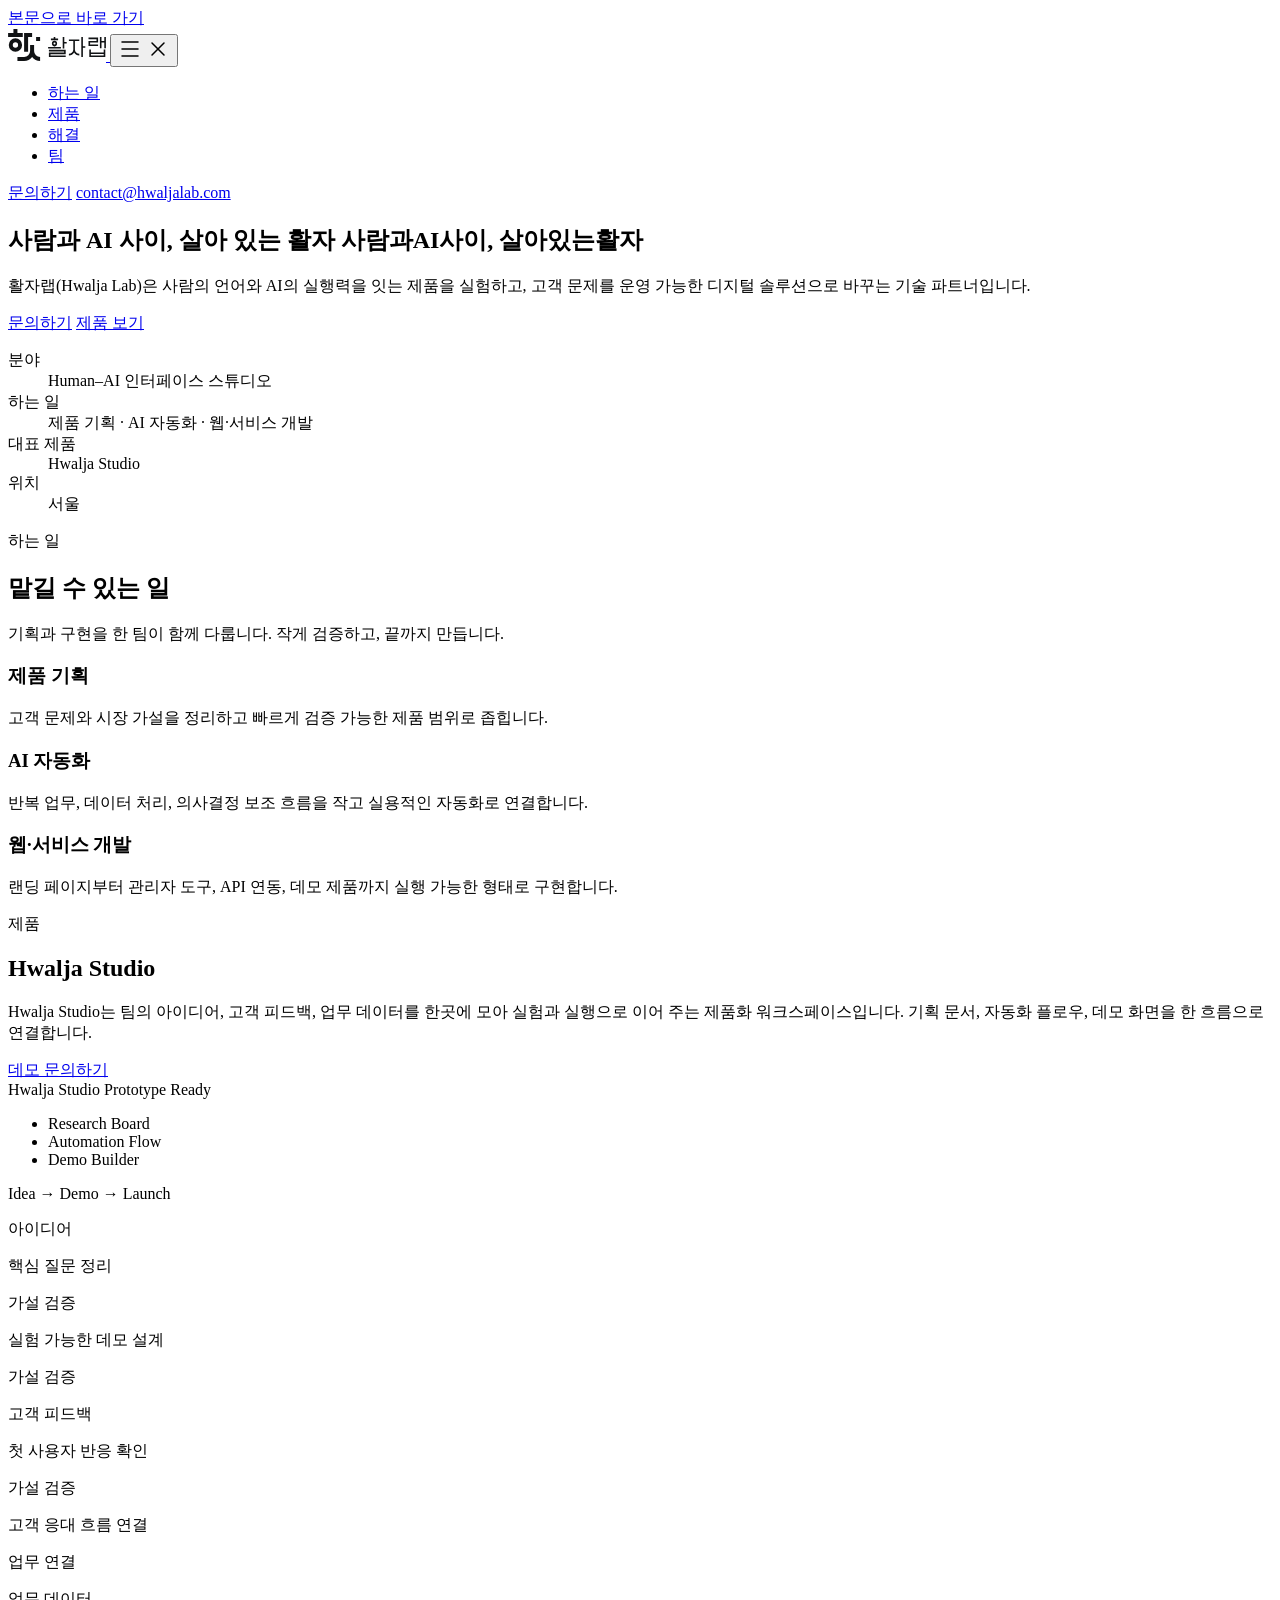
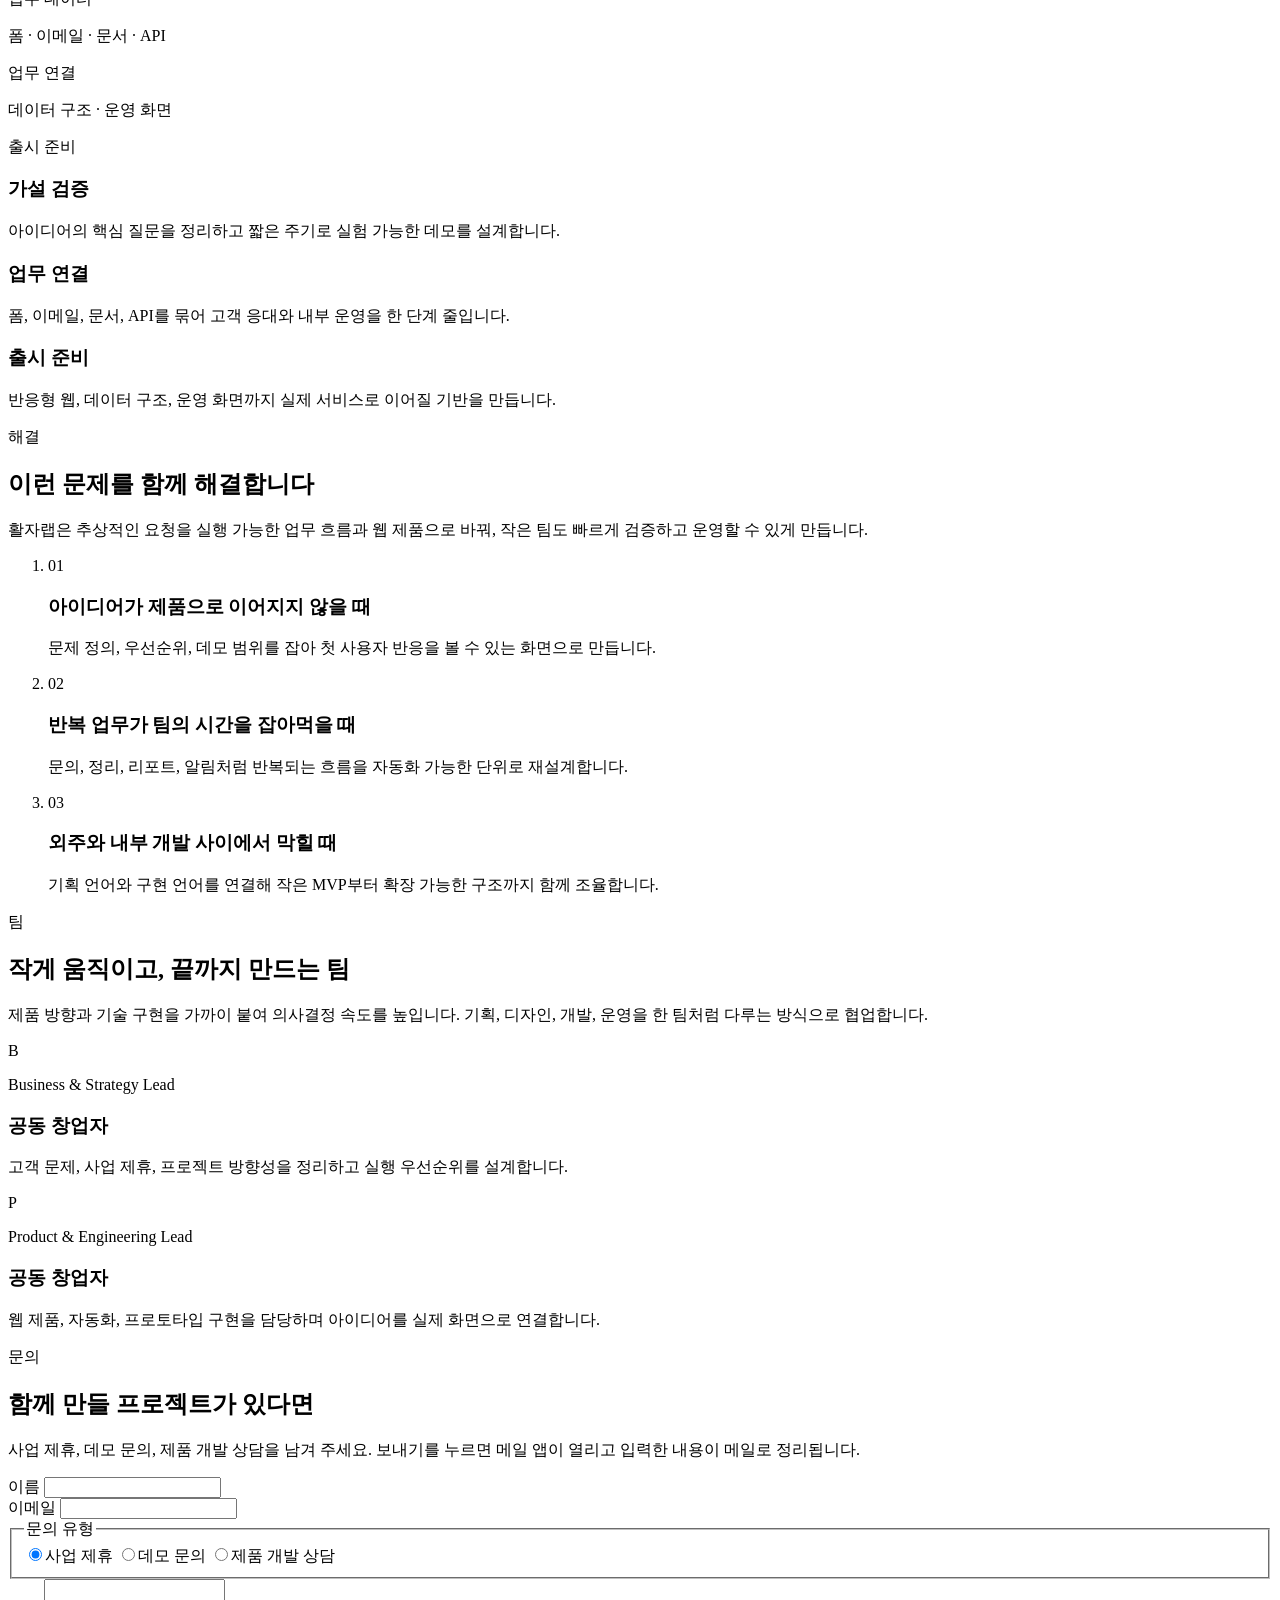
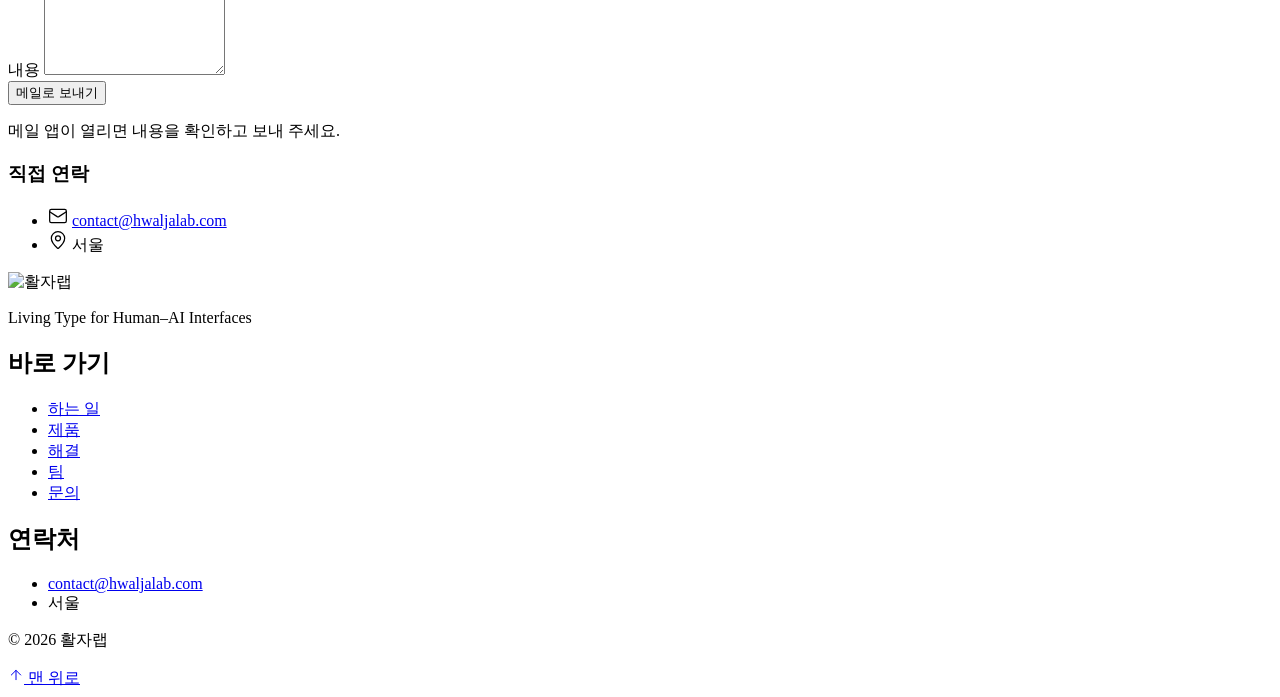
==== index.html @ 38026020 "Deploy ARIA-KR/hwaljalab.github.io@2a8b6296693c12228132a5e1476c90276f3c4c92 수동 확인 배포(HWA-17). 자동 배포 " ====
<!doctype html>
<html lang="ko">
<head>
  <meta charset="utf-8">
  <meta name="viewport" content="width=device-width, initial-scale=1">
  <title>활자랩(Hwalja Lab) — 사람과 AI 사이, 살아 있는 활자</title>
  <meta name="description" content="활자랩(Hwalja Lab)은 사람의 언어와 AI의 실행력을 잇는 제품을 만드는 Human–AI 인터페이스 스튜디오입니다. 제품 기획, AI 자동화, 웹·서비스 개발.">
  <link rel="canonical" href="https://hwaljalab.com/">

  <link rel="icon" href="/hwaljalab-site/favicon.ico" sizes="32x32">
  <link rel="icon" href="/hwaljalab-site/favicon.svg" type="image/svg+xml">
  <link rel="apple-touch-icon" href="/hwaljalab-site/apple-touch-icon.png">
  <link rel="manifest" href="/hwaljalab-site/site.webmanifest">
  <meta name="theme-color" content="#F7F5EF">

  <meta property="og:type" content="website">
  <meta property="og:url" content="https://hwaljalab.com/">
  <meta property="og:locale" content="ko_KR">
  <meta property="og:site_name" content="활자랩">
  <meta property="og:title" content="활자랩 — 사람과 AI 사이, 살아 있는 활자">
  <meta property="og:description" content="활자랩(Hwalja Lab)은 사람의 언어와 AI의 실행력을 잇는 제품을 만드는 Human–AI 인터페이스 스튜디오입니다. 제품 기획, AI 자동화, 웹·서비스 개발.">
  <meta property="og:image" content="https://hwaljalab.com/og-image.png">
  <meta property="og:image:width" content="1200">
  <meta property="og:image:height" content="630">
  <meta property="og:image:alt" content="활자랩 로고와 슬로건 사람과 AI 사이, 살아 있는 활자">
  <meta name="twitter:card" content="summary_large_image">

  <script type="application/ld+json">
    {
      "@context": "https://schema.org",
      "@type": "Organization",
      "name": "활자랩",
      "url": "https://hwaljalab.com/",
      "logo": "https://hwaljalab.com/icon-512.png",
      "email": "contact@hwaljalab.com"
    }
  </script>

  <!-- 서체: Google Fonts(brand/README.md). 600 굵기는 쓰는 곳이 없어 받지 않는다 -->
  <link rel="preconnect" href="https://fonts.googleapis.com">
  <link rel="preconnect" href="https://fonts.gstatic.com" crossorigin>
  <link rel="stylesheet" href="https://fonts.googleapis.com/css2?family=IBM+Plex+Mono:wght@400;500&family=IBM+Plex+Sans+KR:wght@400;500&display=swap">
  <script>document.documentElement.classList.add('js');</script>
  <script type="module" crossorigin src="/hwaljalab-site/assets/main-Cv2jM9eu.js"></script>
  <link rel="stylesheet" crossorigin href="/hwaljalab-site/assets/styles-CL9jOYnb.css">
</head>
<body>
  <a class="skip-link" href="#main">본문으로 바로 가기</a>

  <header class="site-header" id="site-header">
    <div class="wrap site-header__inner">
      <a class="site-header__logo" href="#top" aria-label="활자랩 처음으로">
        <img src="data:image/svg+xml,%3csvg%20xmlns='http://www.w3.org/2000/svg'%20viewBox='0%200%20293.4%2096'%20width='293.4'%20height='96'%20role='img'%3e%3ctitle%3e활자랩%3c/title%3e%3cpath%20fill='%23111315'%20d='M16%200L28%200L28%2012L44%2012L44%2024L0%2024L0%2012L16%2012ZM2%2048A20%2020%200%201%201%2042%2048A20%2020%200%201%201%202%2048ZM14%2048A8%208%200%201%200%2030%2048A8%208%200%201%200%2014%2048ZM48%2012L72%2012L72%2024L60%2024L60%2068L48%2068ZM66%2048V66A18%2018%200%200%201%2048%2084H28V96H48A30%2030%200%200%200%2072%2084A30%2030%200%200%200%2096%2096V84A18%2018%200%200%201%2078%2066V48ZM136.8%2024L141.6%2024L141.6%2028.8L150%2028.8L150%2033.6L128.4%2033.6L128.4%2028.8L136.8%2028.8ZM131.4%2043.2A7.8%207.8%200%201%201%20147%2043.2A7.8%207.8%200%201%201%20131.4%2043.2ZM136.2%2043.2A3%203%200%201%200%20142.2%2043.2A3%203%200%201%200%20136.2%2043.2ZM136.8%2052.2L141.6%2052.2L141.6%2054L158.4%2054L158.4%2058.8L120%2058.8L120%2054L136.8%2054ZM163.8%2024L168.6%2024L168.6%2039L175.8%2039L175.8%2043.8L168.6%2043.8L168.6%2058.8L163.8%2058.8ZM122.4%2062.4L172.8%2062.4L172.8%2075.6L127.2%2075.6L127.2%2079.2L172.8%2079.2L172.8%2084L122.4%2084L122.4%2070.8L168%2070.8L168%2067.2L122.4%2067.2ZM182.4%2031.2H213.6V36H200.4V61.2A13.2%2013.2%200%200%200%20213.6%2074.4H213.6V79.2H213.6A18%2018%200%200%201%20198%2070.18A18%2018%200%200%201%20182.4%2079.2H182.4V74.4H182.4A13.2%2013.2%200%200%200%20195.6%2061.2V36H182.4ZM219.6%2024L224.4%2024L224.4%2051.6L231.6%2051.6L231.6%2056.4L224.4%2056.4L224.4%2084L219.6%2084ZM241.2%2025.8L270%2025.8L270%2040.8L246%2040.8L246%2046.2L270%2046.2L270%2051L241.2%2051L241.2%2036L265.2%2036L265.2%2030.6L241.2%2030.6ZM275.4%2024L280.2%2024L280.2%2036L288.6%2036L288.6%2024L293.4%2024L293.4%2057.6L288.6%2057.6L288.6%2040.8L280.2%2040.8L280.2%2057.6L275.4%2057.6ZM243.6%2061.8L248.4%2061.8L248.4%2070.5L286.8%2070.5L286.8%2061.8L291.6%2061.8L291.6%2084L243.6%2084ZM248.4%2075.3L248.4%2079.2L286.8%2079.2L286.8%2075.3Z'/%3e%3cpath%20fill='%23111315'%20d='M84%2024H96V36H84Z'/%3e%3c/svg%3e" alt="활자랩" width="98" height="32">
      </a>
      <button class="menu-toggle" type="button" aria-expanded="false" aria-controls="site-menu" aria-label="메뉴 열기">
        <svg class="menu-toggle__open" aria-hidden="true" width="24" height="24" viewBox="0 0 24 24" fill="none" stroke="currentColor" stroke-width="1.5" stroke-linecap="round" stroke-linejoin="round"><path d="M4 5h16"/><path d="M4 12h16"/><path d="M4 19h16"/></svg>
        <svg class="menu-toggle__close" aria-hidden="true" width="24" height="24" viewBox="0 0 24 24" fill="none" stroke="currentColor" stroke-width="1.5" stroke-linecap="round" stroke-linejoin="round"><path d="M18 6 6 18"/><path d="m6 6 12 12"/></svg>
      </button>
      <nav class="site-nav" aria-label="주요 메뉴">
        <div class="site-menu" id="site-menu">
          <ul class="site-menu__list">
            <li><a class="nav-link" href="#services">하는 일</a></li>
            <li><a class="nav-link" href="#product">제품</a></li>
            <li><a class="nav-link" href="#problems">해결</a></li>
            <li><a class="nav-link" href="#team">팀</a></li>
          </ul>
          <a class="button site-menu__cta" href="#contact">문의하기</a>
          <a class="text-link site-menu__mail" href="mailto:contact@hwaljalab.com">contact@hwaljalab.com</a>
        </div>
      </nav>
    </div>
  </header>

  <main id="main">
    <section class="hero" id="top" aria-labelledby="hero-title">
      <div class="wrap hero__inner">
        <div class="hero__main">
          <h1 class="typeset" id="hero-title">
            <span class="sr-only">사람과 AI 사이, 살아 있는 활자</span>
            <span class="typeset__art" aria-hidden="true">
              <span class="typeset__quads"><i></i><i></i><i></i><i></i><i></i><i></i><i></i><i></i><i></i><i></i><i></i><i></i><i></i><i></i><i></i><i></i><i></i><i></i><i></i><i></i></span>
              <span class="typeset__line"><span class="sort"><span class="glyph" style="--i:0">사</span></span><span class="sort"><span class="glyph" style="--i:1">람</span></span><span class="sort"><span class="glyph" style="--i:2">과</span></span><span class="sort sort--space"></span><span class="sort sort--a"><span class="glyph" style="--i:3">A</span></span><span class="sort sort--i"><span class="glyph" style="--i:4">I</span></span><span class="sort sort--space"></span><span class="sort"><span class="glyph" style="--i:5">사</span></span><span class="sort"><span class="glyph" style="--i:6">이</span></span><span class="sort sort--comma"><span class="glyph" style="--i:7">,</span></span></span>
              <span class="typeset__line"><span class="sort"><span class="glyph" style="--i:8">살</span></span><span class="sort"><span class="glyph" style="--i:9">아</span></span><span class="sort sort--space"></span><span class="sort"><span class="glyph" style="--i:10">있</span></span><span class="sort"><span class="glyph" style="--i:11">는</span></span><span class="sort sort--space"></span><span class="sort"><span class="glyph" style="--i:12">활</span></span><span class="sort"><span class="glyph" style="--i:13">자</span></span><span class="sort sort--quad"><span class="cursor"></span></span></span>
            </span>
          </h1>
          <p class="hero__lead">활자랩(Hwalja Lab)은 사람의 언어와 AI의 실행력을 잇는 제품을 실험하고, 고객 문제를 운영 가능한 디지털 솔루션으로 바꾸는 기술 파트너입니다.</p>
          <div class="hero__actions">
            <a class="button button--primary" href="#contact">문의하기</a>
            <a class="button button--secondary" href="#product">제품 보기</a>
          </div>
        </div>
        <dl class="colophon">
          <div><dt>분야</dt><dd>Human–AI 인터페이스 스튜디오</dd></div>
          <div><dt>하는 일</dt><dd>제품 기획 · AI 자동화 · 웹·서비스 개발</dd></div>
          <div><dt>대표 제품</dt><dd>Hwalja Studio</dd></div>
          <div><dt>위치</dt><dd>서울</dd></div>
        </dl>
      </div>
    </section>

    <section class="section" id="services" aria-labelledby="services-title">
      <div class="wrap section-grid">
        <p class="section-label">하는 일</p>
        <div class="section-head">
          <h2 id="services-title">맡길 수 있는 일</h2>
          <p class="section-intro">기획과 구현을 한 팀이 함께 다룹니다. 작게 검증하고, 끝까지 만듭니다.</p>
        </div>
        <div class="section-body services">
          <article class="service">
            <h3>제품 기획</h3>
            <p>고객 문제와 시장 가설을 정리하고 빠르게 검증 가능한 제품 범위로 좁힙니다.</p>
          </article>
          <article class="service">
            <h3>AI 자동화</h3>
            <p>반복 업무, 데이터 처리, 의사결정 보조 흐름을 작고 실용적인 자동화로 연결합니다.</p>
          </article>
          <article class="service">
            <h3>웹·서비스 개발</h3>
            <p>랜딩 페이지부터 관리자 도구, API 연동, 데모 제품까지 실행 가능한 형태로 구현합니다.</p>
          </article>
        </div>
      </div>
    </section>

    <section class="section" id="product" data-surface="ink" aria-labelledby="product-title">
      <div class="wrap section-grid">
        <p class="section-label">제품</p>
        <div class="section-head">
          <h2 id="product-title">Hwalja Studio</h2>
          <p class="section-intro">Hwalja Studio는 팀의 아이디어, 고객 피드백, 업무 데이터를 한곳에 모아 실험과 실행으로 이어 주는 제품화 워크스페이스입니다. 기획 문서, 자동화 플로우, 데모 화면을 한 흐름으로 연결합니다.</p>
          <a class="button button--primary section-head__action" href="#contact" data-interest="데모 문의">데모 문의하기</a>
        </div>
        <div class="section-body section-body--full studio" role="img" aria-label="Hwalja Studio 화면 구성 미리보기. Research Board, Automation Flow, Demo Builder로 아이디어, 고객 피드백, 업무 데이터를 모아 Idea → Demo → Launch로 잇는다">
          <div class="studio__inner" aria-hidden="true">
            <div class="studio__bar">
              <span class="studio__name">Hwalja Studio</span>
              <span class="studio__status">Prototype Ready</span>
            </div>
            <div class="studio__body">
              <ul class="studio__nav">
                <li class="is-selected">Research Board</li>
                <li>Automation Flow</li>
                <li>Demo Builder</li>
              </ul>
              <div class="studio__main">
                <p class="studio__flow"><span class="studio__step">Idea</span> → <span class="studio__step studio__step--now">Demo</span> → <span class="studio__step studio__step--next">Launch</span><span class="cursor cursor--flow"></span></p>
                <div class="studio__board">
                  <div class="studio__column">
                    <p class="studio__column-head">아이디어</p>
                    <div class="studio__card"><p>핵심 질문 정리</p><p class="studio__tag">가설 검증</p></div>
                    <div class="studio__card"><p>실험 가능한 데모 설계</p><p class="studio__tag">가설 검증</p></div>
                  </div>
                  <div class="studio__column">
                    <p class="studio__column-head">고객 피드백</p>
                    <div class="studio__card"><p>첫 사용자 반응 확인</p><p class="studio__tag">가설 검증</p></div>
                    <div class="studio__card"><p>고객 응대 흐름 연결</p><p class="studio__tag">업무 연결</p></div>
                  </div>
                  <div class="studio__column">
                    <p class="studio__column-head">업무 데이터</p>
                    <div class="studio__card"><p>폼 · 이메일 · 문서 · API</p><p class="studio__tag">업무 연결</p></div>
                    <div class="studio__card"><p>데이터 구조 · 운영 화면</p><p class="studio__tag">출시 준비</p></div>
                  </div>
                </div>
              </div>
            </div>
          </div>
        </div>
        <div class="section-body features">
          <article class="service">
            <h3>가설 검증</h3>
            <p>아이디어의 핵심 질문을 정리하고 짧은 주기로 실험 가능한 데모를 설계합니다.</p>
          </article>
          <article class="service">
            <h3>업무 연결</h3>
            <p>폼, 이메일, 문서, API를 묶어 고객 응대와 내부 운영을 한 단계 줄입니다.</p>
          </article>
          <article class="service">
            <h3>출시 준비</h3>
            <p>반응형 웹, 데이터 구조, 운영 화면까지 실제 서비스로 이어질 기반을 만듭니다.</p>
          </article>
        </div>
      </div>
    </section>

    <section class="section" id="problems" aria-labelledby="problems-title">
      <div class="wrap section-grid">
        <p class="section-label">해결</p>
        <div class="section-head">
          <h2 id="problems-title">이런 문제를 함께 해결합니다</h2>
          <p class="section-intro">활자랩은 추상적인 요청을 실행 가능한 업무 흐름과 웹 제품으로 바꿔, 작은 팀도 빠르게 검증하고 운영할 수 있게 만듭니다.</p>
        </div>
        <ol class="section-body problems">
          <li class="problem">
            <span class="problem__number" aria-hidden="true">01</span>
            <h3>아이디어가 제품으로 이어지지 않을 때</h3>
            <p>문제 정의, 우선순위, 데모 범위를 잡아 첫 사용자 반응을 볼 수 있는 화면으로 만듭니다.</p>
          </li>
          <li class="problem">
            <span class="problem__number" aria-hidden="true">02</span>
            <h3>반복 업무가 팀의 시간을 잡아먹을 때</h3>
            <p>문의, 정리, 리포트, 알림처럼 반복되는 흐름을 자동화 가능한 단위로 재설계합니다.</p>
          </li>
          <li class="problem">
            <span class="problem__number" aria-hidden="true">03</span>
            <h3>외주와 내부 개발 사이에서 막힐 때</h3>
            <p>기획 언어와 구현 언어를 연결해 작은 MVP부터 확장 가능한 구조까지 함께 조율합니다.</p>
          </li>
        </ol>
      </div>
    </section>

    <section class="section section--sunken" id="team" aria-labelledby="team-title">
      <div class="wrap section-grid">
        <p class="section-label">팀</p>
        <div class="section-head">
          <h2 id="team-title"><span class="phrase">작게 움직이고,</span> <span class="phrase">끝까지 만드는 팀</span></h2>
          <p class="section-intro">제품 방향과 기술 구현을 가까이 붙여 의사결정 속도를 높입니다. 기획, 디자인, 개발, 운영을 한 팀처럼 다루는 방식으로 협업합니다.</p>
        </div>
        <div class="section-body team">
          <article class="member">
            <span class="member__initial" aria-hidden="true">B</span>
            <p class="member__role">Business &amp; Strategy Lead</p>
            <h3>공동 창업자</h3>
            <p>고객 문제, 사업 제휴, 프로젝트 방향성을 정리하고 실행 우선순위를 설계합니다.</p>
          </article>
          <article class="member">
            <span class="member__initial" aria-hidden="true">P</span>
            <p class="member__role">Product &amp; Engineering Lead</p>
            <h3>공동 창업자</h3>
            <p>웹 제품, 자동화, 프로토타입 구현을 담당하며 아이디어를 실제 화면으로 연결합니다.</p>
          </article>
        </div>
      </div>
    </section>

    <section class="section" id="contact" aria-labelledby="contact-title">
      <div class="wrap section-grid">
        <p class="section-label">문의</p>
        <div class="section-head">
          <h2 id="contact-title">함께 만들 프로젝트가 있다면</h2>
          <p class="section-intro">사업 제휴, 데모 문의, 제품 개발 상담을 남겨 주세요. 보내기를 누르면 메일 앱이 열리고 입력한 내용이 메일로 정리됩니다.</p>
        </div>
        <div class="section-body contact">
          <form class="form" id="contact-form" action="mailto:contact@hwaljalab.com" method="post" enctype="text/plain" novalidate>
            <div class="field">
              <label class="field__label" for="contact-name">이름</label>
              <input class="field__input" id="contact-name" type="text" name="name" autocomplete="name" required>
              <p class="field__error" id="contact-name-error" hidden></p>
            </div>
            <div class="field">
              <label class="field__label" for="contact-email">이메일</label>
              <input class="field__input" id="contact-email" type="email" name="email" autocomplete="email" required>
              <p class="field__error" id="contact-email-error" hidden></p>
            </div>
            <fieldset class="field segmented">
              <legend class="field__label">문의 유형</legend>
              <div class="segmented__options">
                <label class="segmented__option"><input class="sr-only" type="radio" name="interest" value="사업 제휴 문의" checked><span>사업 제휴</span></label>
                <label class="segmented__option"><input class="sr-only" type="radio" name="interest" value="데모 문의"><span>데모 문의</span></label>
                <label class="segmented__option"><input class="sr-only" type="radio" name="interest" value="제품 개발 상담 문의"><span>제품 개발 상담</span></label>
              </div>
            </fieldset>
            <div class="field">
              <label class="field__label" for="contact-message">내용</label>
              <textarea class="field__input field__input--area" id="contact-message" name="message" rows="6" required></textarea>
              <p class="field__error" id="contact-message-error" hidden></p>
            </div>
            <div class="form__submit">
              <button class="button button--primary" type="submit">메일로 보내기</button>
              <p class="form__note">메일 앱이 열리면 내용을 확인하고 보내 주세요.</p>
              <div class="form__status" id="contact-status" role="status" aria-live="polite"></div>
            </div>
          </form>
          <div class="direct">
            <h3>직접 연락</h3>
            <ul class="direct__list">
              <li>
                <svg aria-hidden="true" width="20" height="20" viewBox="0 0 24 24" fill="none" stroke="currentColor" stroke-width="1.5" stroke-linecap="round" stroke-linejoin="round"><path d="m22 7-8.991 5.727a2 2 0 0 1-2.009 0L2 7"/><rect x="2" y="4" width="20" height="16" rx="2"/></svg>
                <a class="text-link" href="mailto:contact@hwaljalab.com">contact@hwaljalab.com</a>
              </li>
              <li>
                <svg aria-hidden="true" width="20" height="20" viewBox="0 0 24 24" fill="none" stroke="currentColor" stroke-width="1.5" stroke-linecap="round" stroke-linejoin="round"><path d="M20 10c0 4.993-5.539 10.193-7.399 11.799a1 1 0 0 1-1.202 0C9.539 20.193 4 14.993 4 10a8 8 0 0 1 16 0"/><circle cx="12" cy="10" r="3"/></svg>
                <span>서울</span>
              </li>
            </ul>
          </div>
        </div>
      </div>
    </section>
  </main>

  <footer class="site-footer" data-surface="ink">
    <div class="wrap">
      <div class="site-footer__top">
        <div class="site-footer__brand">
          <img src="/hwaljalab-site/assets/hwalja-lab-horizontal-bilingual-reverse-DCYWCmss.svg" alt="활자랩" width="136" height="48">
          <p class="site-footer__slogan" lang="en">Living Type for Human–AI Interfaces</p>
        </div>
        <div class="site-footer__group">
          <h2 class="site-footer__head" id="footer-nav-title">바로 가기</h2>
          <ul class="site-footer__list" aria-labelledby="footer-nav-title">
            <li><a class="nav-link" href="#services">하는 일</a></li>
            <li><a class="nav-link" href="#product">제품</a></li>
            <li><a class="nav-link" href="#problems">해결</a></li>
            <li><a class="nav-link" href="#team">팀</a></li>
            <li><a class="nav-link" href="#contact">문의</a></li>
          </ul>
        </div>
        <div class="site-footer__group">
          <h2 class="site-footer__head" id="footer-contact-title">연락처</h2>
          <ul class="site-footer__list" aria-labelledby="footer-contact-title">
            <li><a class="nav-link" href="mailto:contact@hwaljalab.com">contact@hwaljalab.com</a></li>
            <li><span class="site-footer__place">서울</span></li>
          </ul>
        </div>
      </div>
      <div class="site-footer__bottom">
        <p class="site-footer__copy">© 2026 활자랩</p>
        <a class="nav-link site-footer__top-link" href="#top">
          <svg aria-hidden="true" width="16" height="16" viewBox="0 0 24 24" fill="none" stroke="currentColor" stroke-width="1.5" stroke-linecap="round" stroke-linejoin="round"><path d="m5 12 7-7 7 7"/><path d="M12 19V5"/></svg>
          맨 위로
        </a>
      </div>
    </div>
  </footer>
</body>
</html>
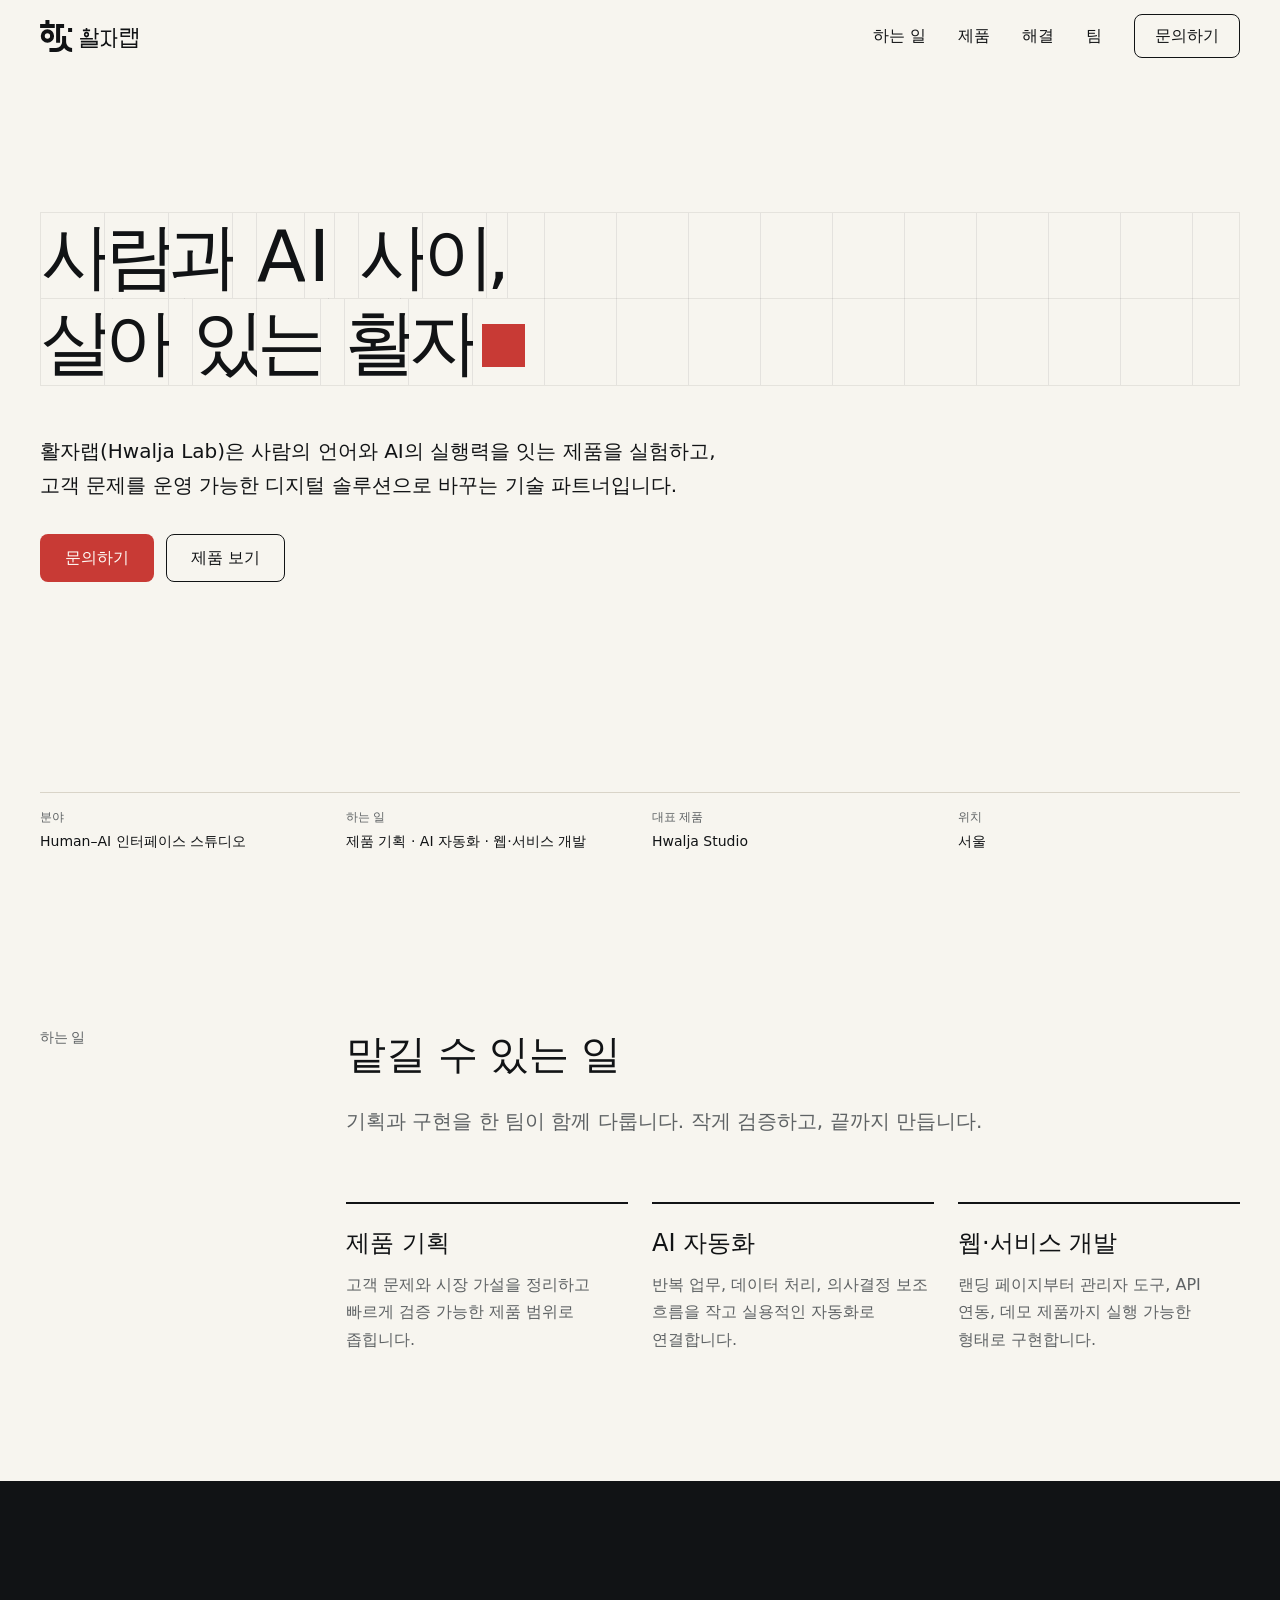
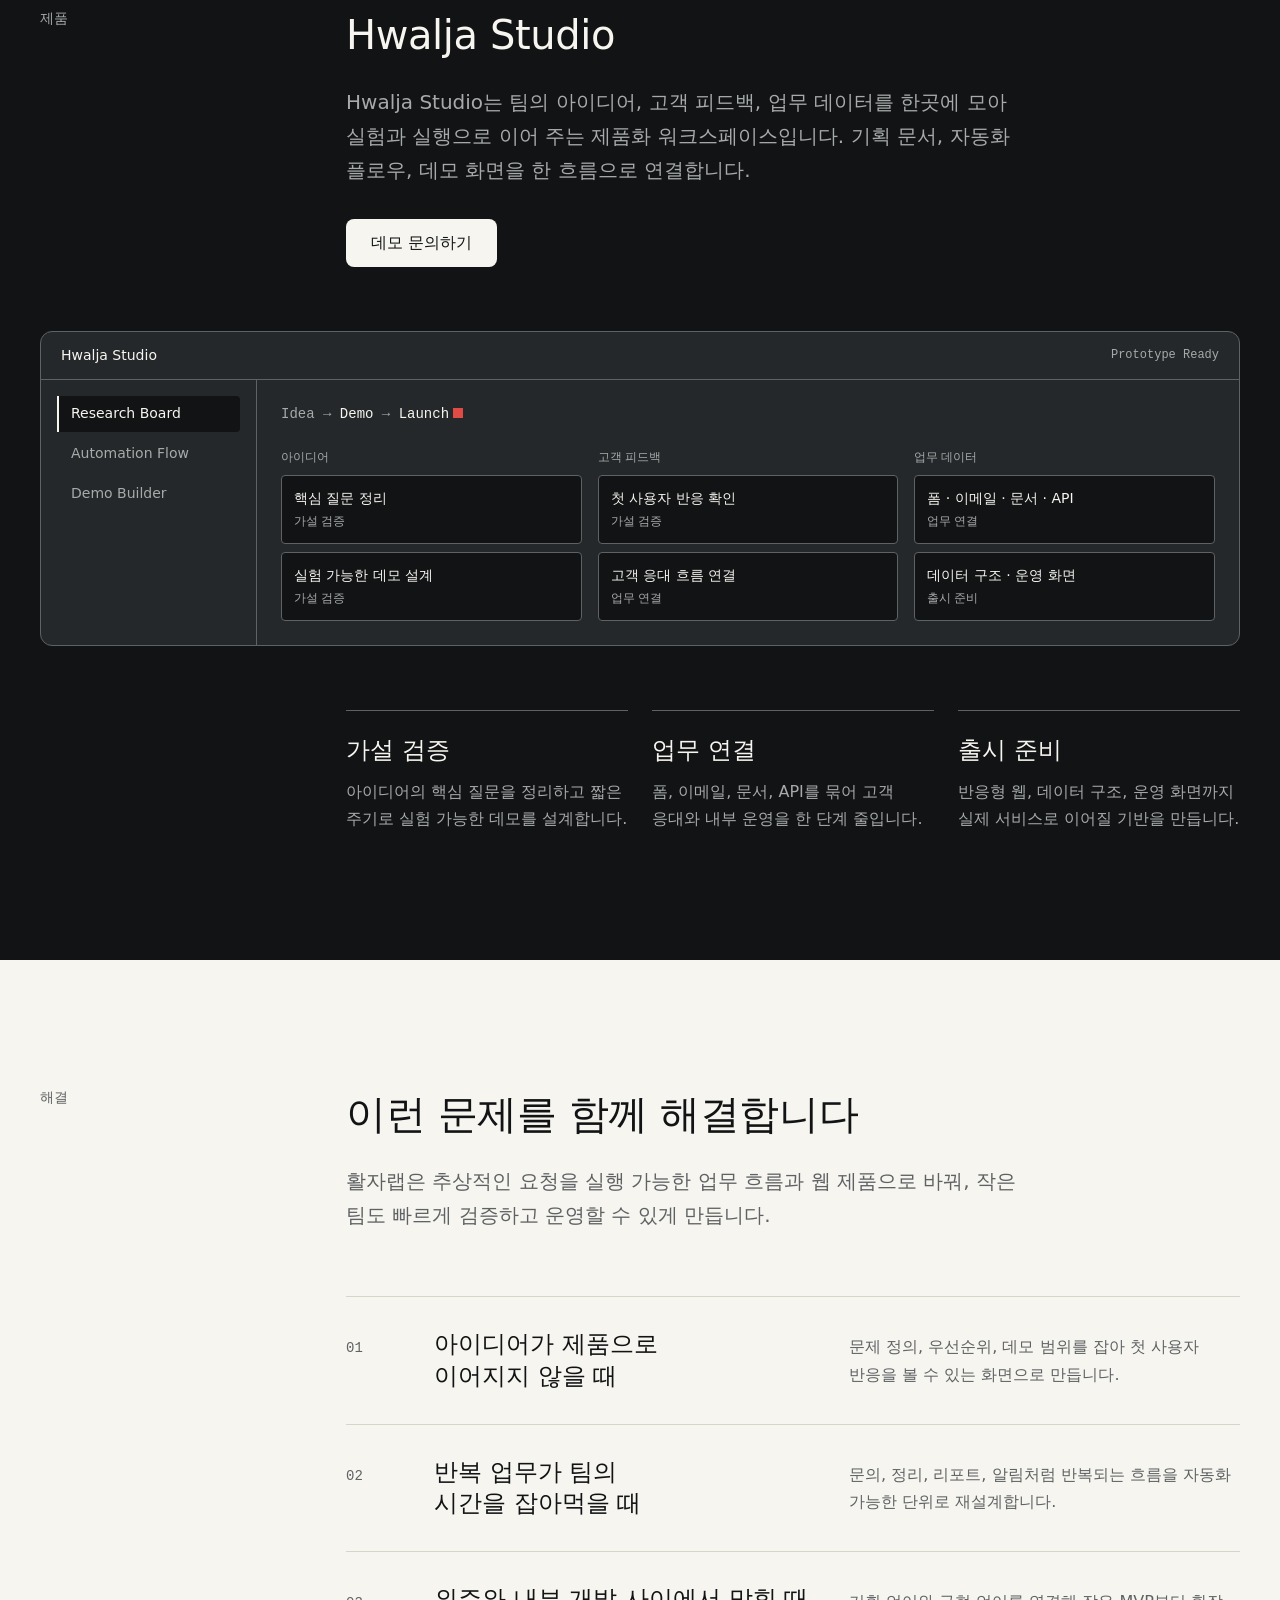
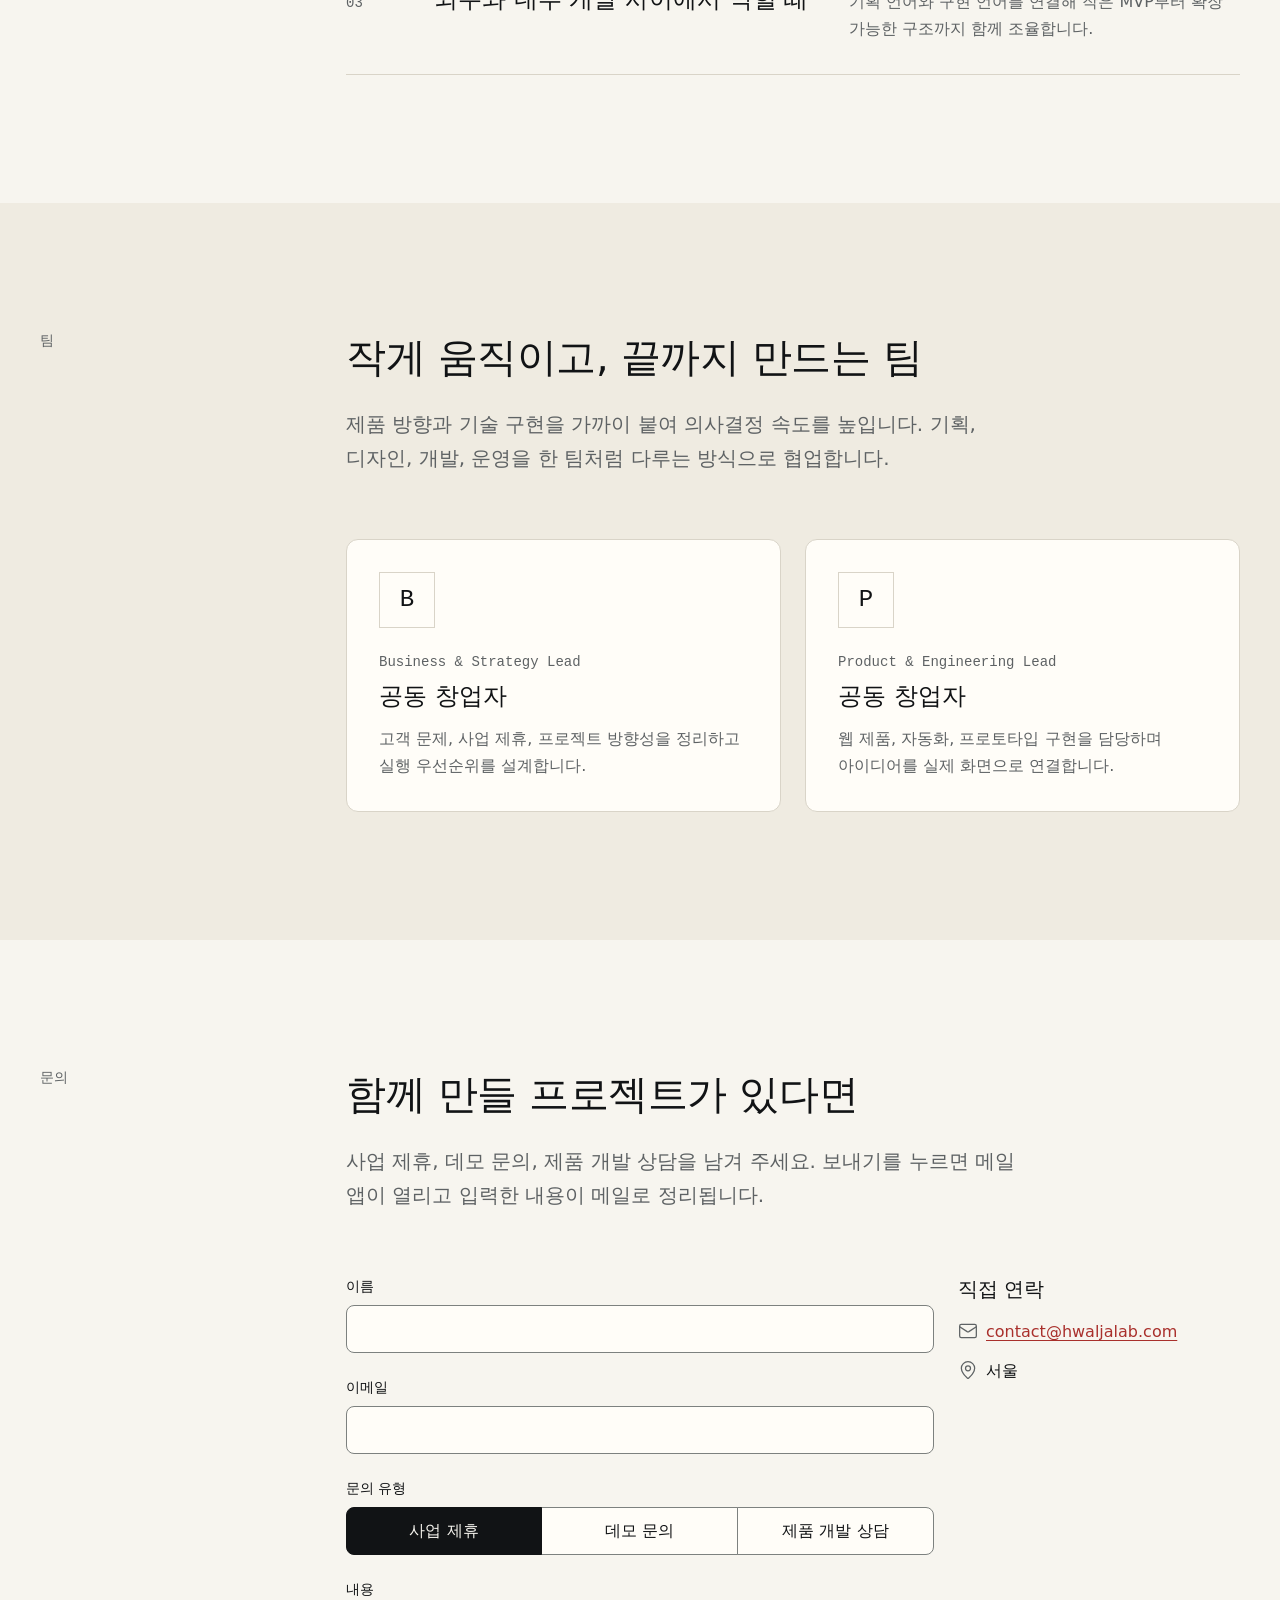
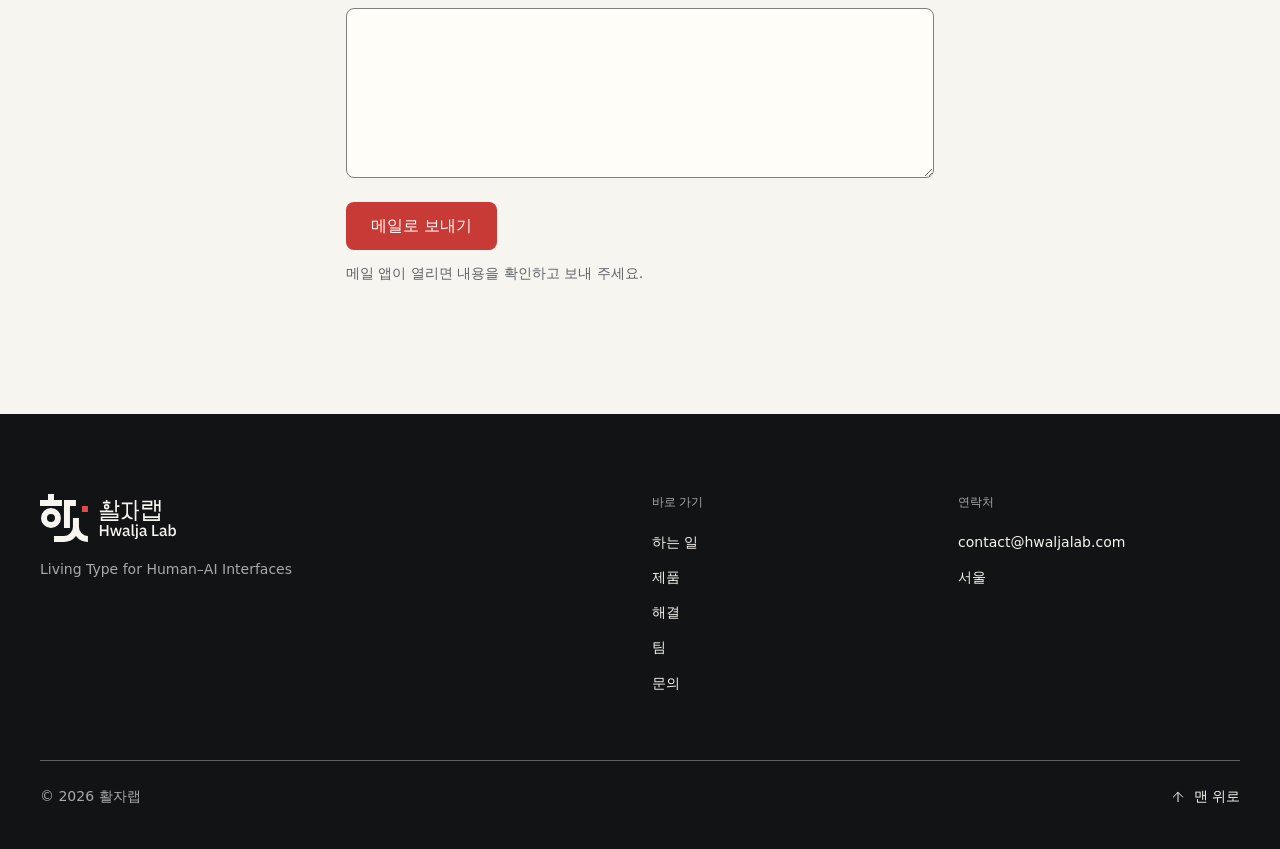
==== commit 78a5f674: "Deploy ARIA-KR/hwaljalab.github.io@d682f7eea086f5e07649cb2f87defa9b136ff409 수동 배포(HWA-8). BASE_PATH=" ====
--- a/index.html
+++ b/index.html
@@ -7,10 +7,10 @@
   <meta name="description" content="활자랩(Hwalja Lab)은 사람의 언어와 AI의 실행력을 잇는 제품을 만드는 Human–AI 인터페이스 스튜디오입니다. 제품 기획, AI 자동화, 웹·서비스 개발.">
   <link rel="canonical" href="https://hwaljalab.com/">
 
-  <link rel="icon" href="/hwaljalab-site/favicon.ico" sizes="32x32">
-  <link rel="icon" href="/hwaljalab-site/favicon.svg" type="image/svg+xml">
-  <link rel="apple-touch-icon" href="/hwaljalab-site/apple-touch-icon.png">
-  <link rel="manifest" href="/hwaljalab-site/site.webmanifest">
+  <link rel="icon" href="/favicon.ico" sizes="32x32">
+  <link rel="icon" href="/favicon.svg" type="image/svg+xml">
+  <link rel="apple-touch-icon" href="/apple-touch-icon.png">
+  <link rel="manifest" href="/site.webmanifest">
   <meta name="theme-color" content="#F7F5EF">
 
   <meta property="og:type" content="website">
@@ -41,8 +41,8 @@
   <link rel="preconnect" href="https://fonts.gstatic.com" crossorigin>
   <link rel="stylesheet" href="https://fonts.googleapis.com/css2?family=IBM+Plex+Mono:wght@400;500&family=IBM+Plex+Sans+KR:wght@400;500&display=swap">
   <script>document.documentElement.classList.add('js');</script>
-  <script type="module" crossorigin src="/hwaljalab-site/assets/main-Cv2jM9eu.js"></script>
-  <link rel="stylesheet" crossorigin href="/hwaljalab-site/assets/styles-CL9jOYnb.css">
+  <script type="module" crossorigin src="/assets/main-Cv2jM9eu.js"></script>
+  <link rel="stylesheet" crossorigin href="/assets/styles-CL9jOYnb.css">
 </head>
 <body>
   <a class="skip-link" href="#main">본문으로 바로 가기</a>
@@ -241,7 +241,9 @@
           <p class="section-intro">사업 제휴, 데모 문의, 제품 개발 상담을 남겨 주세요. 보내기를 누르면 메일 앱이 열리고 입력한 내용이 메일로 정리됩니다.</p>
         </div>
         <div class="section-body contact">
-          <form class="form" id="contact-form" action="mailto:contact@hwaljalab.com" method="post" enctype="text/plain" novalidate>
+          <!-- 보내기는 contact-form.js가 mailto로 연다. action="mailto:"는 HTTPS에서 혼합 콘텐츠로 잡히므로 쓰지 않고,
+               JS가 없을 때 입력값이 주소로 새지 않게 method="dialog"(대화 상자 밖에서는 제출하지 않음)로 둔다 -->
+          <form class="form" id="contact-form" method="dialog" novalidate>
             <div class="field">
               <label class="field__label" for="contact-name">이름</label>
               <input class="field__input" id="contact-name" type="text" name="name" autocomplete="name" required>
@@ -293,7 +295,7 @@
     <div class="wrap">
       <div class="site-footer__top">
         <div class="site-footer__brand">
-          <img src="/hwaljalab-site/assets/hwalja-lab-horizontal-bilingual-reverse-DCYWCmss.svg" alt="활자랩" width="136" height="48">
+          <img src="/assets/hwalja-lab-horizontal-bilingual-reverse-DCYWCmss.svg" alt="활자랩" width="136" height="48">
           <p class="site-footer__slogan" lang="en">Living Type for Human–AI Interfaces</p>
         </div>
         <div class="site-footer__group">
--- a/assets/styles-CL9jOYnb.css
+++ b/assets/styles-CL9jOYnb.css
@@ -0,0 +1 @@
+:root{--color-ink-black:#111315;--color-deep-charcoal:#24282a;--color-paper-white:#f7f5ef;--color-paper-light:#fffdf8;--color-paper-shade:#efebe1;--color-hanji-gray:#d9d4c8;--color-type-gray:#5e6264;--color-rule-gray:#7d817f;--color-ash-gray:#a6aaa8;--color-seal-red:#c83a35;--color-seal-deep:#a9302c;--color-live-red:#e14b45;--color-soft-red:#f4d9d6;--color-success-green:#2e6b4c;--color-success-green-light:#7fbf9c;--color-bg:var(--color-paper-white);--color-surface:var(--color-paper-light);--color-surface-sunken:var(--color-paper-shade);--color-text:var(--color-ink-black);--color-text-secondary:var(--color-type-gray);--color-line:var(--color-hanji-gray);--color-control-border:var(--color-rule-gray);--color-accent:var(--color-seal-red);--color-action:var(--color-seal-red);--color-action-hover:var(--color-seal-deep);--color-on-action:var(--color-paper-light);--color-link:var(--color-seal-deep);--color-link-hover:var(--color-ink-black);--color-focus-ring:var(--color-ink-black);--color-selection-bg:var(--color-soft-red);--color-selection-text:var(--color-ink-black);--color-error:var(--color-seal-deep);--color-success:var(--color-success-green);--color-logo-default-ink:var(--color-ink-black);--color-logo-default-cursor:var(--color-seal-red);--color-logo-reverse-ink:var(--color-paper-white);--color-logo-reverse-cursor:var(--color-live-red);--color-logo-mono-black:var(--color-ink-black);--color-logo-mono-white:var(--color-paper-white);--font-sans:"IBM Plex Sans KR", "Apple SD Gothic Neo", "Malgun Gothic", system-ui, sans-serif;--font-mono:"IBM Plex Mono", "IBM Plex Sans KR", ui-monospace, "SFMono-Regular", Consolas, monospace;--font-weight-regular:400;--font-weight-medium:500;--font-weight-semibold:600;--font-size-12:12px;--font-size-14:14px;--font-size-16:16px;--font-size-18:18px;--font-size-20:20px;--font-size-24:24px;--font-size-28:28px;--font-size-32:32px;--font-size-40:40px;--font-size-56:56px;--font-size-72:72px;--line-height-display:1.2;--line-height-heading:1.3;--line-height-ui:1.5;--line-height-body:1.7;--letter-spacing-normal:0em;--letter-spacing-tight:-.01em;--letter-spacing-tighter:-.02em;--text-display-size:var(--font-size-72);--text-display-size-mobile:var(--font-size-40);--text-display-line-height:var(--line-height-display);--text-display-letter-spacing:var(--letter-spacing-tighter);--text-display-weight:var(--font-weight-medium);--text-h1-size:var(--font-size-56);--text-h1-size-mobile:var(--font-size-32);--text-h1-line-height:var(--line-height-display);--text-h1-letter-spacing:var(--letter-spacing-tighter);--text-h1-weight:var(--font-weight-medium);--text-h2-size:var(--font-size-40);--text-h2-size-mobile:var(--font-size-28);--text-h2-line-height:var(--line-height-heading);--text-h2-letter-spacing:var(--letter-spacing-tight);--text-h2-weight:var(--font-weight-medium);--text-h3-size:var(--font-size-24);--text-h3-size-mobile:var(--font-size-20);--text-h3-line-height:var(--line-height-heading);--text-h3-letter-spacing:var(--letter-spacing-normal);--text-h3-weight:var(--font-weight-medium);--text-lead-size:var(--font-size-20);--text-lead-size-mobile:var(--font-size-18);--text-lead-line-height:var(--line-height-body);--text-lead-letter-spacing:var(--letter-spacing-normal);--text-lead-weight:var(--font-weight-regular);--text-body-size:var(--font-size-16);--text-body-size-mobile:var(--font-size-16);--text-body-line-height:var(--line-height-body);--text-body-letter-spacing:var(--letter-spacing-normal);--text-body-weight:var(--font-weight-regular);--text-small-size:var(--font-size-14);--text-small-size-mobile:var(--font-size-14);--text-small-line-height:var(--line-height-body);--text-small-letter-spacing:var(--letter-spacing-normal);--text-small-weight:var(--font-weight-regular);--text-meta-size:var(--font-size-12);--text-meta-size-mobile:var(--font-size-12);--text-meta-line-height:var(--line-height-ui);--text-meta-letter-spacing:var(--letter-spacing-normal);--text-meta-weight:var(--font-weight-regular);--space-0:0px;--space-1:4px;--space-2:8px;--space-3:12px;--space-4:16px;--space-5:20px;--space-6:24px;--space-8:32px;--space-10:40px;--space-12:48px;--space-16:64px;--space-20:80px;--space-24:96px;--space-32:128px;--radius-none:0px;--radius-sm:4px;--radius-control:8px;--radius-card:12px;--border-hairline:1px;--border-strong:2px;--border-focus-offset:2px;--shadow-overlay:0px 8px 24px 0px #1113151f, 0px 1px 2px 0px #11131514;--layout-max-width:1200px;--layout-measure:680px;--layout-columns:12;--layout-gutter:24px;--layout-gutter-mobile:16px;--layout-margin:32px;--layout-margin-tablet:24px;--layout-margin-mobile:20px;--breakpoint-desktop:1440px;--breakpoint-laptop:1024px;--breakpoint-tablet:768px;--breakpoint-mobile:390px;--breakpoint-mobile-small:360px;--motion-ease:cubic-bezier(.22, 1, .36, 1);--motion-duration-short:.12s;--motion-duration-base:.2s;--motion-duration-enter:.36s;--motion-cursor-blink-period:1s;--motion-cursor-blink-count:3}@media (max-width:767px){:root{--text-display-size:var(--text-display-size-mobile);--text-h1-size:var(--text-h1-size-mobile);--text-h2-size:var(--text-h2-size-mobile);--text-h3-size:var(--text-h3-size-mobile);--text-lead-size:var(--text-lead-size-mobile);--text-body-size:var(--text-body-size-mobile);--text-small-size:var(--text-small-size-mobile);--text-meta-size:var(--text-meta-size-mobile)}}[data-surface=ink]{--color-bg:var(--color-ink-black);--color-surface:var(--color-deep-charcoal);--color-surface-sunken:var(--color-ink-black);--color-text:var(--color-paper-white);--color-text-secondary:var(--color-ash-gray);--color-line:var(--color-type-gray);--color-control-border:var(--color-rule-gray);--color-accent:var(--color-live-red);--color-action:var(--color-paper-white);--color-action-hover:var(--color-hanji-gray);--color-on-action:var(--color-ink-black);--color-link:var(--color-soft-red);--color-link-hover:var(--color-paper-white);--color-focus-ring:var(--color-paper-white);--color-selection-bg:var(--color-soft-red);--color-selection-text:var(--color-ink-black);--color-error:var(--color-soft-red);--color-success:var(--color-success-green-light)}@media (prefers-reduced-motion:reduce){:root{--motion-duration-short:0s;--motion-duration-base:0s;--motion-duration-enter:0s;--motion-cursor-blink-count:0}}*,:before,:after{box-sizing:border-box}:root{--lightningcss-light:initial;--lightningcss-dark: ;color-scheme:light;--edge:var(--layout-margin);--gutter:var(--layout-gutter);--header-height:72px;--section-space:var(--space-32);--head-gap:var(--space-16);--typeset-rule:color-mix(in srgb, var(--color-text) 8%, transparent)}@media (max-width:1023px){:root{--edge:var(--layout-margin-tablet);--section-space:var(--space-24)}}@media (max-width:767px){:root{--edge:var(--layout-margin-mobile);--gutter:var(--layout-gutter-mobile);--header-height:64px;--section-space:var(--space-20);--head-gap:var(--space-12)}}@media (max-width:360px){:root{--edge:var(--space-4)}}html{-moz-text-size-adjust:100%;text-size-adjust:100%}@media (prefers-reduced-motion:no-preference){html{scroll-behavior:smooth}}main section[id]{scroll-margin-top:var(--header-height)}main :where(a,button,input,textarea,label,h2,h3,p),footer :where(a,h2){scroll-margin-top:calc(var(--header-height) + var(--space-6))}body{background:var(--color-bg);color:var(--color-text);font-family:var(--font-sans);font-size:var(--text-body-size);line-height:var(--text-body-line-height);font-weight:var(--text-body-weight);word-break:keep-all;overflow-wrap:break-word;margin:0}::selection{background:var(--color-selection-bg);color:var(--color-selection-text)}h1,h2,h3,p,ul,ol,dl,dd,figure,fieldset{margin:0}ul,ol{padding:0;list-style:none}img,svg{flex-shrink:0;display:block}a{color:inherit}button,input,textarea{font:inherit;color:inherit}h2{font-size:var(--text-h2-size);line-height:var(--text-h2-line-height);letter-spacing:var(--text-h2-letter-spacing);font-weight:var(--text-h2-weight)}h3{font-size:var(--text-h3-size);line-height:var(--text-h3-line-height);letter-spacing:var(--text-h3-letter-spacing);font-weight:var(--text-h3-weight)}h2,h3{text-wrap:balance}.phrase{white-space:nowrap}[data-surface=ink]{background:var(--color-bg);color:var(--color-text);--lightningcss-light: ;--lightningcss-dark:initial;color-scheme:dark}.sr-only{clip:rect(0 0 0 0);clip-path:inset(50%);white-space:nowrap;border:0;width:1px;height:1px;margin:-1px;padding:0;position:absolute;overflow:hidden}:focus-visible{outline:var(--border-strong) solid var(--color-focus-ring);outline-offset:var(--border-focus-offset)}.wrap{width:min(100% - 2 * var(--edge), var(--layout-max-width));margin-inline:auto}.section-label,.colophon dt,.studio__column-head,.studio__tag,.site-footer__head{word-spacing:-.36em}.button{justify-content:center;align-items:center;gap:var(--space-2);height:48px;padding:0 var(--space-6);border:var(--border-hairline) solid transparent;border-radius:var(--radius-control);font-size:var(--font-size-16);line-height:var(--line-height-ui);font-weight:var(--font-weight-medium);white-space:nowrap;cursor:pointer;transition:background-color var(--motion-duration-short) var(--motion-ease), color var(--motion-duration-short) var(--motion-ease), transform var(--motion-duration-short) var(--motion-ease);text-decoration:none;display:inline-flex}.button--primary{background:var(--color-action);color:var(--color-on-action)}.button--primary:hover{background:var(--color-action-hover)}.button--secondary{color:var(--color-text);border-color:var(--color-text);background:0 0}.button--secondary:hover{background:var(--color-surface-sunken)}[data-surface=ink] .button--secondary:hover{background:var(--color-surface)}.button:active{transform:scale(.98)}.text-link{color:var(--color-link);text-underline-offset:3px;overflow-wrap:anywhere;transition:color var(--motion-duration-short) var(--motion-ease);text-decoration:underline;text-decoration-thickness:1px}.text-link:hover{color:var(--color-link-hover);text-decoration-thickness:2px}.nav-link{align-items:center;gap:var(--space-2);color:var(--color-text);text-underline-offset:6px;border-radius:var(--radius-sm);transition:text-decoration-color var(--motion-duration-short) var(--motion-ease), color var(--motion-duration-short) var(--motion-ease);-webkit-text-decoration:underline #0000;text-decoration:underline #0000;text-decoration-thickness:1px;display:inline-flex}.nav-link:hover{text-decoration-color:currentColor}.nav-link[aria-current=true]{font-weight:var(--font-weight-medium);text-decoration-color:currentColor;text-decoration-thickness:2px}.nav-link:active{color:var(--color-text-secondary)}.cursor{background:var(--color-accent);border-radius:var(--radius-none);vertical-align:baseline;width:.6em;height:.6em;display:inline-block}.skip-link{top:var(--space-2);left:var(--space-2);z-index:60;padding:var(--space-3) var(--space-4);background:var(--color-surface);color:var(--color-text);font-size:var(--font-size-16);line-height:var(--line-height-ui);font-weight:var(--font-weight-medium);border-radius:var(--radius-control);text-decoration:none;position:fixed;transform:translateY(-120%)}.skip-link:focus{transform:none}.site-header{z-index:40;height:var(--header-height);background:var(--color-bg);border-bottom:var(--border-hairline) solid transparent;transition:border-color var(--motion-duration-short) var(--motion-ease);position:sticky;top:0}.site-header.is-scrolled,.site-header.is-menu-open{border-bottom-color:var(--color-line)}.site-header__inner{align-items:center;height:100%;display:flex}.site-header__logo{border-radius:var(--radius-sm);margin-right:auto;padding:6px 0;display:block}.site-header__logo img{width:98px;height:32px}.menu-toggle{border-radius:var(--radius-control);width:44px;height:44px;color:var(--color-text);cursor:pointer;background:0 0;border:0;justify-content:center;align-items:center;padding:0;display:inline-flex}.menu-toggle:hover{background:var(--color-surface-sunken)}.menu-toggle__close,.menu-toggle[aria-expanded=true] .menu-toggle__open{display:none}.menu-toggle[aria-expanded=true] .menu-toggle__close{display:block}@media (min-width:768px){.menu-toggle{display:none}}.site-menu,.site-menu__list{align-items:center;gap:var(--space-8);display:flex}.site-menu__list .nav-link{min-height:44px;font-size:var(--font-size-16);line-height:var(--line-height-ui)}.site-menu__cta{height:44px;padding:0 var(--space-5);color:var(--color-text);border-color:var(--color-text);background:0 0}.site-menu__cta:hover{background:var(--color-surface-sunken)}.site-menu__mail{display:none}@media (max-width:767px){.site-header__logo img{width:86px;height:28px}.site-header__logo{padding:8px 0}.menu-toggle{margin-right:-10px}.site-menu{top:var(--header-height);padding:var(--space-6) var(--edge);overscroll-behavior:contain;background:var(--color-bg);visibility:hidden;opacity:0;transition:opacity var(--motion-duration-base) var(--motion-ease), transform var(--motion-duration-base) var(--motion-ease), visibility 0s linear var(--motion-duration-base);display:block;position:fixed;bottom:0;left:0;right:0;overflow-y:auto;transform:translateY(-8px)}.site-menu.is-open{visibility:visible;opacity:1;transition-delay:0s;transform:none}.site-menu__list{display:block}.site-menu__list li{border-bottom:var(--border-hairline) solid var(--color-line)}.site-menu__list .nav-link{width:100%;min-height:56px;font-size:var(--font-size-20);font-weight:var(--font-weight-medium);display:flex}.site-menu__list .nav-link[aria-current=true]:after{content:"";width:.6em;height:.6em;margin-left:var(--space-2);background:var(--color-accent);align-self:center}.site-menu__cta{width:100%;height:48px;margin-top:var(--space-8);background:var(--color-action);color:var(--color-on-action);border-color:#0000;display:flex}.site-menu__cta:hover{background:var(--color-action-hover)}.site-menu__mail{margin-top:var(--space-6);font-size:var(--font-size-16);display:inline-block}}html.is-menu-open{overflow:hidden}.hero{min-height:calc(100svh - var(--header-height));display:flex}@media (min-width:1024px){.hero{min-height:max(640px, calc(100svh - var(--header-height)))}}.hero__inner{padding-bottom:var(--space-12);flex-direction:column;display:flex}.hero__main{flex-direction:column;flex:1 0 auto;align-items:flex-start;display:flex}.hero__main:before,.hero__main:after{content:"";min-height:var(--space-12)}.hero__main:before{flex:2 0 0}.hero__main:after{flex:3 0 0}.hero__lead{max-width:min(var(--layout-measure), calc((100% - 11 * var(--gutter)) / 12 * 7 + 6 * var(--gutter)));margin-top:var(--space-12);font-size:var(--text-lead-size);line-height:var(--text-lead-line-height);font-weight:var(--text-lead-weight)}.hero__actions{gap:var(--space-3);margin-top:var(--space-8);display:flex}@media (min-width:768px) and (max-width:1023px){.hero__lead{max-width:min(var(--layout-measure), calc((100% - 11 * var(--gutter)) / 12 * 10 + 9 * var(--gutter)))}}@media (max-width:767px){.hero__inner{padding-top:var(--space-12)}.hero__main{flex:none}.hero__main:before,.hero__main:after{display:none}.hero__lead{max-width:none}.hero__actions{grid-template-columns:1fr 1fr;align-self:stretch;display:grid}}.typeset{width:100%;font-size:var(--text-display-size);line-height:var(--text-display-line-height);letter-spacing:var(--text-display-letter-spacing);font-weight:var(--text-display-weight)}.typeset__art{border:var(--border-hairline) solid var(--typeset-rule);border-radius:var(--radius-none);white-space:nowrap;display:block;position:relative;overflow:hidden}.typeset__quads{display:flex;position:absolute;inset:0}.typeset__quads i{border-right:var(--border-hairline) solid var(--typeset-rule);flex:0 0 1em}.typeset__line{height:1.2em;display:flex;position:relative}.typeset__quads+.typeset__line{border-bottom:var(--border-hairline) solid var(--typeset-rule)}.sort{border-right:var(--border-hairline) solid var(--typeset-rule);background:var(--color-bg);text-align:center;letter-spacing:0;flex:none;width:.888889em;height:100%}.sort--a{width:.666667em}.sort--i{width:.416667em}.sort--comma{width:.291667em}.sort--space{width:.333333em}.sort--quad{text-align:left;width:1em}.glyph{display:inline-block}.typeset .cursor{margin-left:.12em}@media (prefers-reduced-motion:no-preference){.js .typeset:not(.is-set) .glyph{opacity:0;animation:0s linear 3s forwards typeset-failsafe;transform:translateY(4px)}.js .typeset:not(.is-set) .cursor{opacity:0}.typeset.is-set .glyph{transition:opacity var(--motion-duration-base) var(--motion-ease), transform var(--motion-duration-base) var(--motion-ease);transition-delay:calc(var(--i) * 24ms)}.typeset.is-set .cursor{animation:cursor-wait .512s linear, cursor-blink var(--motion-cursor-blink-period) steps(1, end) .512s var(--motion-cursor-blink-count)}}@keyframes typeset-failsafe{to{opacity:1;transform:none}}@keyframes cursor-wait{0%,to{opacity:0}}@keyframes cursor-blink{50%{opacity:0}}.colophon{column-gap:var(--gutter);row-gap:var(--space-4);padding-top:var(--space-4);border-top:var(--border-hairline) solid var(--color-line);grid-template-columns:repeat(4,minmax(0,1fr));display:grid}.colophon div{gap:var(--space-1);flex-direction:column;display:flex}.colophon dt{font-family:var(--font-mono);font-size:var(--text-meta-size);line-height:var(--text-meta-line-height);color:var(--color-text-secondary)}.colophon dd{font-size:var(--font-size-14);line-height:var(--line-height-ui);font-weight:var(--font-weight-medium)}@media (max-width:1023px){.colophon{grid-template-columns:repeat(2,minmax(0,1fr))}}@media (max-width:767px){.colophon{row-gap:var(--space-3);grid-template-columns:minmax(0,1fr);margin-top:auto}.hero__main{margin-bottom:var(--space-12)}}.section{padding:var(--section-space) 0}.section--sunken{background:var(--color-surface-sunken)}.section-label{margin-bottom:var(--space-4);font-family:var(--font-mono);font-size:var(--font-size-14);line-height:var(--line-height-ui);color:var(--color-text-secondary)}.section-intro{max-width:var(--layout-measure);margin-top:var(--space-6);font-size:var(--text-lead-size);line-height:var(--text-lead-line-height);color:var(--color-text-secondary)}.section-head__action{margin-top:var(--space-8)}.section-body{margin-top:var(--head-gap)}@media (min-width:1200px){.section-grid{column-gap:var(--gutter);grid-template-columns:repeat(12,minmax(0,1fr));align-items:start;display:grid}.section-label{grid-area:1/1/auto/4;margin-bottom:0}.section-head{grid-area:1/4/auto/13}.section-body{grid-column:4/13}.section-body--full{grid-column:1/13}}.services,.features{column-gap:var(--gutter);grid-template-columns:repeat(3,minmax(0,1fr));display:grid}.service{padding-top:var(--space-6);border-top:var(--border-strong) solid var(--color-text)}.features .service{border-top:var(--border-hairline) solid var(--color-line)}.service p{margin-top:var(--space-3);color:var(--color-text-secondary)}@media (min-width:768px) and (max-width:1023px){.services{grid-template-columns:minmax(0,1fr)}.services .service{column-gap:var(--gutter);padding:var(--space-6) 0;border-top:var(--border-hairline) solid var(--color-line);grid-template-columns:repeat(12,minmax(0,1fr));display:grid}.services .service h3{grid-column:1/5}.services .service p{grid-column:5/13;margin-top:0}}@media (max-width:767px){.services,.features{row-gap:var(--space-8);grid-template-columns:minmax(0,1fr)}}.features{margin-top:var(--space-16)}@media (max-width:767px){.features{margin-top:var(--space-12)}}.studio{background:var(--color-surface);border:var(--border-hairline) solid var(--color-line);border-radius:var(--radius-card);overflow:hidden}.studio__bar{justify-content:space-between;align-items:center;gap:var(--space-4);height:48px;padding:0 var(--space-5);border-bottom:var(--border-hairline) solid var(--color-line);display:flex}.studio__name{font-size:var(--font-size-14);line-height:var(--line-height-ui);font-weight:var(--font-weight-medium)}.studio__status,.studio__column-head,.studio__tag{font-family:var(--font-mono);font-size:var(--text-meta-size);line-height:var(--text-meta-line-height);color:var(--color-text-secondary)}.studio__body{grid-template-columns:216px minmax(0,1fr);display:grid}.studio__nav{gap:var(--space-1);padding:var(--space-4);border-right:var(--border-hairline) solid var(--color-line);flex-direction:column;display:flex}.studio__nav li{height:36px;padding:0 var(--space-3);border-left:var(--border-strong) solid transparent;border-radius:0 var(--radius-sm) var(--radius-sm) 0;font-size:var(--font-size-14);line-height:var(--line-height-ui);color:var(--color-text-secondary);align-items:center;display:flex}.studio__nav li.is-selected{background:var(--color-bg);border-left-color:var(--color-text);color:var(--color-text);font-weight:var(--font-weight-medium)}.studio__main{min-width:0;padding:var(--space-6)}.studio__flow{font-family:var(--font-mono);font-size:var(--font-size-14);line-height:var(--line-height-ui);color:var(--color-text-secondary);white-space:nowrap}.studio__step--now{color:var(--color-text)}.studio__step--next{color:var(--color-text);font-weight:var(--font-weight-medium)}.cursor--flow{width:10px;height:10px;margin-left:var(--space-1)}.studio__board{gap:var(--space-4);margin-top:var(--space-6);grid-template-columns:repeat(3,minmax(0,1fr));display:grid}.studio__column{gap:var(--space-2);flex-direction:column;min-width:0;display:flex}.studio__column-head{margin-bottom:0}.studio__card{padding:var(--space-3);background:var(--color-bg);border:var(--border-hairline) solid var(--color-line);border-radius:var(--radius-sm);font-size:var(--font-size-14);line-height:var(--line-height-ui)}.studio__card .studio__tag{margin-top:var(--space-1)}@media (max-width:1023px){.studio__body{grid-template-columns:176px minmax(0,1fr)}}@media (max-width:767px){.studio__body{grid-template-columns:minmax(0,1fr)}.studio__nav{border-right:0;border-bottom:var(--border-hairline) solid var(--color-line)}.studio__main{padding:var(--space-4)}.studio__board{grid-template-columns:minmax(0,1fr)}.studio__column+.studio__column{display:none}}.problems{border-bottom:var(--border-hairline) solid var(--color-line)}.problem{column-gap:var(--gutter);padding:var(--space-8) 0;border-top:var(--border-hairline) solid var(--color-line);grid-template-columns:64px minmax(0,1fr) minmax(0,1fr);align-items:baseline;display:grid}.problem__number{font-family:var(--font-mono);font-size:var(--font-size-14);line-height:var(--line-height-ui);font-variant-numeric:tabular-nums;color:var(--color-text-secondary)}.problem p{color:var(--color-text-secondary)}@media (max-width:767px){.problem{display:block}.problem h3{margin-top:var(--space-2)}.problem p{margin-top:var(--space-3)}}.team{gap:var(--gutter);grid-template-columns:repeat(2,minmax(0,1fr));align-items:stretch;display:grid}.member{padding:var(--space-8);background:var(--color-surface);border:var(--border-hairline) solid var(--color-line);border-radius:var(--radius-card)}.member__initial{border:var(--border-hairline) solid var(--color-line);border-radius:var(--radius-none);width:56px;height:56px;font-family:var(--font-mono);font-size:var(--font-size-24);line-height:1;font-weight:var(--font-weight-medium);justify-content:center;align-items:center;display:flex}.member__role{margin-top:var(--space-6);font-family:var(--font-mono);font-size:var(--font-size-14);line-height:var(--line-height-ui);color:var(--color-text-secondary)}.member h3{margin-top:var(--space-2)}.member h3+p{margin-top:var(--space-3);color:var(--color-text-secondary)}@media (max-width:767px){.team{gap:var(--space-4);grid-template-columns:minmax(0,1fr)}.member{padding:var(--space-6)}}.contact{column-gap:var(--gutter);grid-template-columns:repeat(9,minmax(0,1fr));align-items:start;display:grid}.form{gap:var(--space-6);flex-direction:column;grid-column:1/7;display:flex}.direct{grid-column:7/10}@media (min-width:1024px) and (max-width:1199px){.contact{grid-template-columns:repeat(12,minmax(0,1fr))}.form{grid-column:1/8}.direct{grid-column:9/13}}@media (max-width:1023px){.contact{display:block}.direct{margin-top:var(--space-12)}}.field{flex-direction:column;min-width:0;display:flex}fieldset.field{border:0;padding:0}.field__label{margin-bottom:var(--space-2);font-size:var(--font-size-14);line-height:var(--line-height-ui);font-weight:var(--font-weight-medium);padding:0}.field__input{width:100%;height:48px;padding:0 var(--space-4);background:var(--color-surface);border:var(--border-hairline) solid var(--color-control-border);border-radius:var(--radius-control);font-size:var(--font-size-16);line-height:var(--line-height-ui);transition:border-color var(--motion-duration-short) var(--motion-ease)}.field__input--area{height:auto;min-height:160px;padding:var(--space-3) var(--space-4);resize:vertical}.field__input:hover{border-color:var(--color-text)}.field__input:focus-visible{border-color:var(--color-text)}.field__input[aria-invalid=true]{border-color:var(--color-error);box-shadow:inset 0 0 0 1px var(--color-error)}.field__error,.form__status{font-size:var(--font-size-14);line-height:var(--line-height-body)}.field__error{align-items:flex-start;gap:var(--space-2);margin-top:var(--space-2);color:var(--color-error);display:flex}.field__error[hidden]{display:none}.field__error svg,.form__status svg{margin-top:4px}.segmented__options{grid-auto-columns:minmax(0,1fr);grid-auto-flow:column;display:grid}.segmented__option{cursor:pointer;display:block;position:relative}.segmented__option span{height:48px;padding:0 var(--space-3);background:var(--color-surface);border:var(--border-hairline) solid var(--color-control-border);font-size:var(--font-size-16);line-height:var(--line-height-ui);white-space:nowrap;transition:background-color var(--motion-duration-short) var(--motion-ease), border-color var(--motion-duration-short) var(--motion-ease), color var(--motion-duration-short) var(--motion-ease);justify-content:center;align-items:center;display:flex}.segmented__option:first-child span{border-radius:var(--radius-control) 0 0 var(--radius-control)}.segmented__option:last-child span{border-radius:0 var(--radius-control) var(--radius-control) 0}.segmented__option+.segmented__option span{margin-left:-1px}@media (max-width:767px){.segmented__options{grid-template-columns:minmax(0,1fr);grid-auto-flow:row}.segmented__option span{padding:0 var(--space-4);justify-content:flex-start}.segmented__option:first-child span{border-radius:var(--radius-control) var(--radius-control) 0 0}.segmented__option:last-child span{border-radius:0 0 var(--radius-control) var(--radius-control)}.segmented__option+.segmented__option span{margin:-1px 0 0}}.segmented__option:hover span{z-index:1;border-color:var(--color-text);position:relative}.segmented__option input:checked+span{z-index:1;background:var(--color-text);border-color:var(--color-text);color:var(--color-bg);position:relative}.segmented__option input:focus-visible+span{z-index:2;outline:var(--border-strong) solid var(--color-focus-ring);outline-offset:var(--border-focus-offset);position:relative}.form__submit .button{align-self:flex-start}.form__submit{flex-direction:column;display:flex}.form__note{margin-top:var(--space-3);font-size:var(--font-size-14);line-height:var(--line-height-body);color:var(--color-text-secondary)}.form__status{margin-top:var(--space-2);color:var(--color-text-secondary)}.form__status:empty{display:none}.form__status.is-error{gap:var(--space-2);color:var(--color-error);display:flex}.form__status-line{display:block}@media (max-width:767px){.form__submit .button{align-self:stretch}}.direct h3{font-size:var(--font-size-20);line-height:var(--line-height-heading)}.direct__list{gap:var(--space-3);margin-top:var(--space-4);flex-direction:column;display:flex}.direct__list li{align-items:flex-start;gap:var(--space-2);min-width:0;display:flex}.direct__list svg{color:var(--color-text-secondary);margin-top:3px}@media (min-width:768px) and (max-width:1023px){.direct__list{column-gap:var(--gutter);grid-template-columns:repeat(2,minmax(0,1fr));display:grid}}.site-footer{padding:var(--space-20) 0 var(--space-10)}.site-footer__top{column-gap:var(--gutter);grid-template-columns:repeat(12,minmax(0,1fr));align-items:start;display:grid}.site-footer__brand{grid-column:1/7}.site-footer__brand img{width:136px;height:48px}.site-footer__slogan,.site-footer__copy{font-size:var(--font-size-14);line-height:var(--line-height-body);color:var(--color-text-secondary)}.site-footer__slogan{margin-top:var(--space-4)}.site-footer__group:nth-child(2){grid-column:7/10}.site-footer__group:nth-child(3){grid-column:10/13}.site-footer__head{margin-bottom:var(--space-4);font-family:var(--font-mono);font-size:var(--text-meta-size);line-height:var(--text-meta-line-height);font-weight:var(--font-weight-regular);letter-spacing:0;color:var(--color-text-secondary)}.site-footer__list{align-items:flex-start;gap:var(--space-2);flex-direction:column;display:flex}.site-footer__list .nav-link,.site-footer__place,.site-footer__top-link{font-size:var(--font-size-14);line-height:var(--line-height-body)}.site-footer__bottom{justify-content:space-between;align-items:center;gap:var(--space-4);margin-top:var(--space-16);padding-top:var(--space-6);border-top:var(--border-hairline) solid var(--color-line);display:flex}@media (min-width:768px) and (max-width:1023px){.site-footer__top{row-gap:var(--space-12)}.site-footer__brand{grid-column:1/13}.site-footer__group:nth-child(2){grid-column:1/7}.site-footer__group:nth-child(3){grid-column:7/13}}@media (max-width:767px){.site-footer{padding:var(--space-16) 0 var(--space-8)}.site-footer__top{row-gap:var(--space-10);grid-template-columns:repeat(4,minmax(0,1fr))}.site-footer__brand{grid-column:1/5}.site-footer__group:nth-child(2){grid-column:1/3}.site-footer__group:nth-child(3){grid-column:3/5}.site-footer__group{min-width:0}.site-footer__list{gap:var(--space-2)}.site-footer__list li{max-width:100%}.site-footer__list .nav-link,.site-footer__place,.site-footer__top-link{align-items:center;min-height:44px;display:inline-flex}.site-footer__list .nav-link{overflow-wrap:anywhere;min-width:44px;max-width:100%}.site-footer__bottom{align-items:flex-start;gap:var(--space-2);margin-top:var(--space-12);flex-direction:column}}.not-found{min-height:calc(100svh - var(--header-height))}.not-found h1{font-size:var(--text-h1-size);line-height:var(--text-h1-line-height);letter-spacing:var(--text-h1-letter-spacing);font-weight:var(--text-h1-weight)}.not-found__action{margin-top:var(--space-8)}
